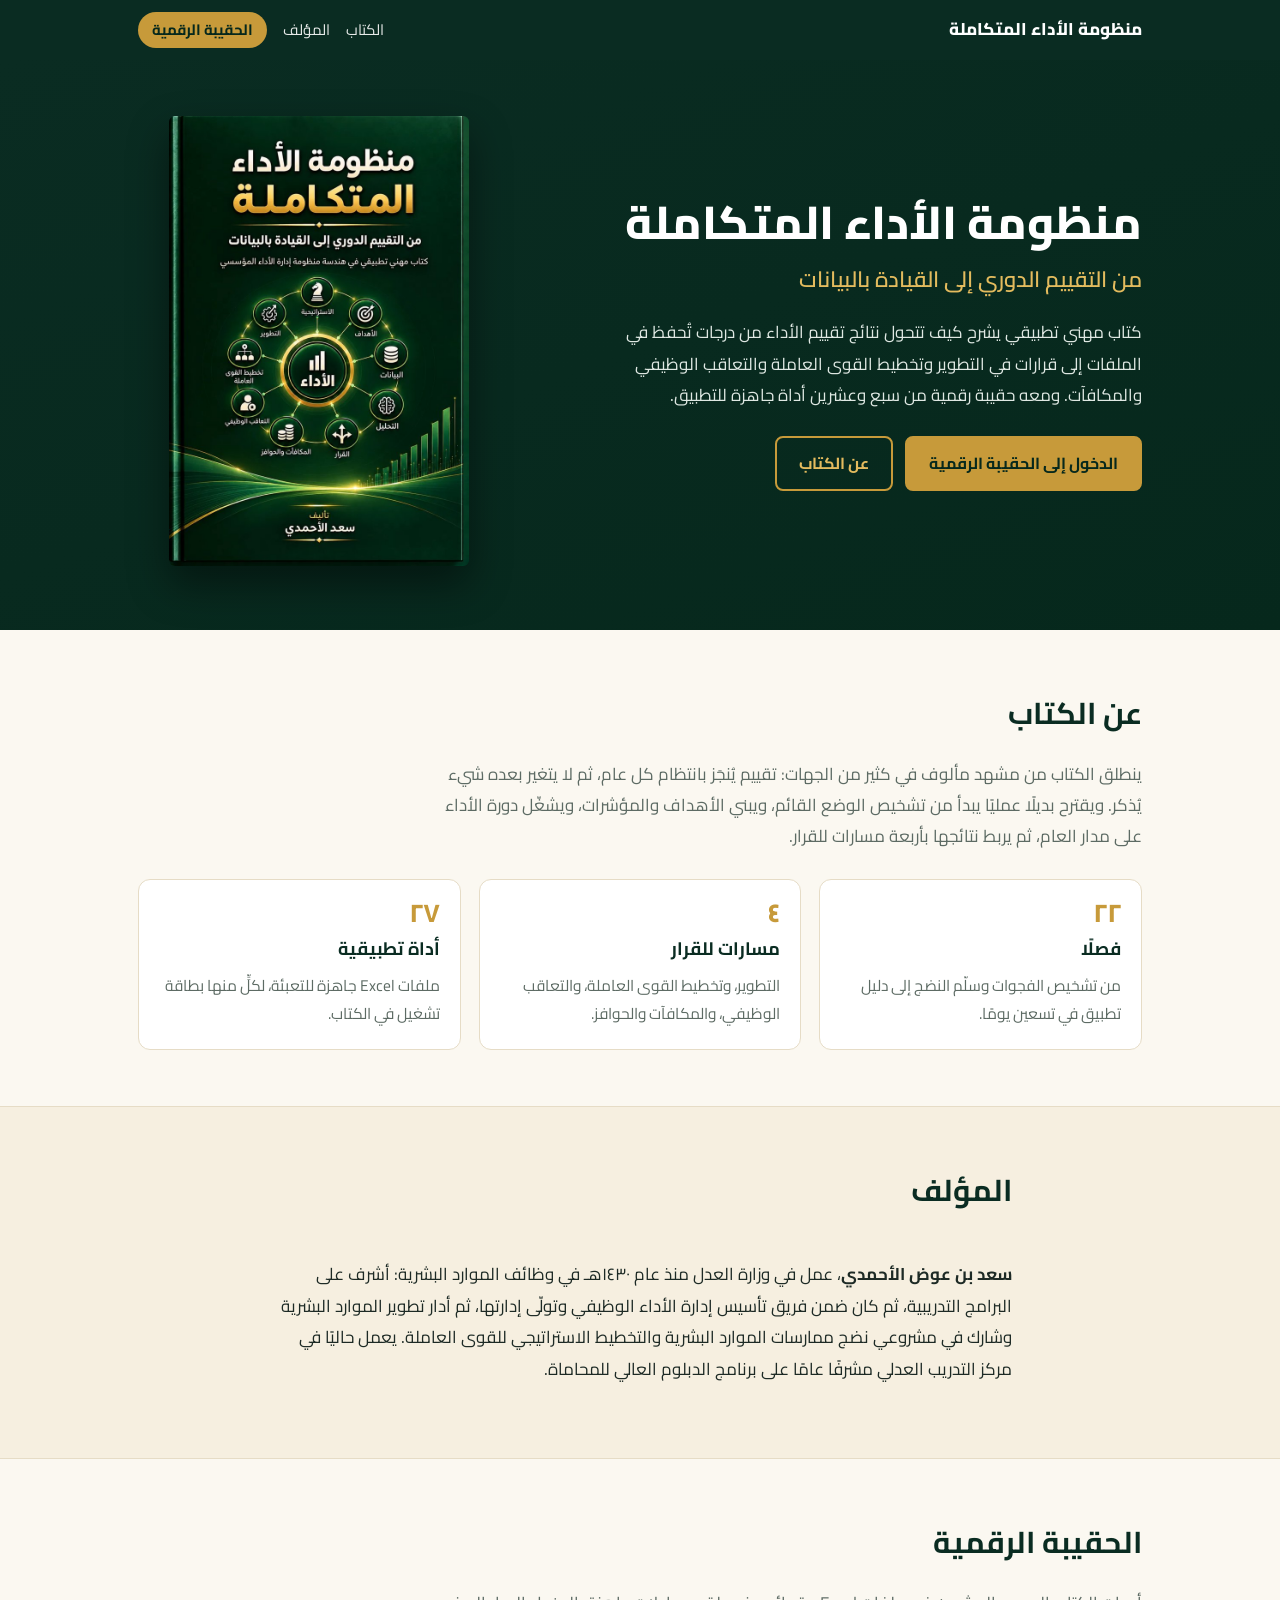
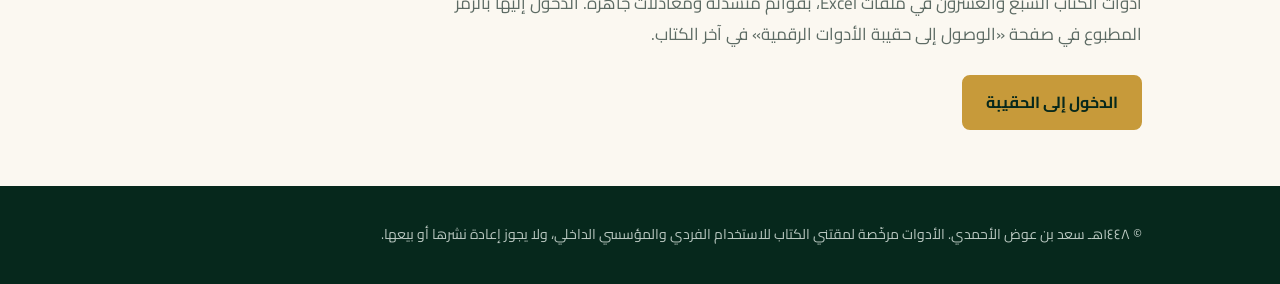
==== index.html @ 76331a2c "Add files via upload" ====
<!doctype html>
<html lang="ar" dir="rtl">
<head>
<meta charset="utf-8">
<meta name="viewport" content="width=device-width,initial-scale=1">
<title>منظومة الأداء المتكاملة — سعد الأحمدي</title>
<meta name="description" content="كتاب مهني تطبيقي في بناء منظومة إدارة الأداء وربطها بالقرار، مع حقيبة رقمية من ٢٧ أداة.">
<link rel="preconnect" href="https://fonts.googleapis.com">
<link rel="preconnect" href="https://fonts.gstatic.com" crossorigin>
<link href="https://fonts.googleapis.com/css2?family=Cairo:wght@400;600;700;800&display=swap" rel="stylesheet">
<link rel="stylesheet" href="assets/style.css">
<link rel="icon" href="assets/cover.jpg">
</head>
<body>
<header class="top"><div class="wrap bar">
<a class="brand" href="">منظومة الأداء المتكاملة</a>
<nav><a href="#book">الكتاب</a><a href="#author">المؤلف</a><a href="toolkit/" class="pill">الحقيبة الرقمية</a></nav>
</div></header>
<section class="hero"><div class="wrap">
<div>
<h1>منظومة الأداء المتكاملة</h1>
<p class="sub">من التقييم الدوري إلى القيادة بالبيانات</p>
<p>كتاب مهني تطبيقي يشرح كيف تتحول نتائج تقييم الأداء من درجات تُحفظ في الملفات إلى قرارات في التطوير وتخطيط القوى العاملة والتعاقب الوظيفي والمكافآت. ومعه حقيبة رقمية من سبع وعشرين أداة جاهزة للتطبيق.</p>
<div class="btns"><a class="btn solid" href="toolkit/">الدخول إلى الحقيبة الرقمية</a><a class="btn ghost" href="#book">عن الكتاب</a></div>
</div>
<img class="cover" src="assets/cover.jpg" alt="غلاف كتاب منظومة الأداء المتكاملة">
</div></section>

<section id="book"><div class="wrap">
<h2>عن الكتاب</h2>
<p class="lead">ينطلق الكتاب من مشهد مألوف في كثير من الجهات: تقييم يُنجَز بانتظام كل عام، ثم لا يتغير بعده شيء يُذكر. ويقترح بديلًا عمليًا يبدأ من تشخيص الوضع القائم، ويبني الأهداف والمؤشرات، ويشغّل دورة الأداء على مدار العام، ثم يربط نتائجها بأربعة مسارات للقرار.</p>
<div class="grid3">
<div class="card"><span class="num">٢٢</span><h3>فصلًا</h3><p>من تشخيص الفجوات وسلّم النضج إلى دليل تطبيق في تسعين يومًا.</p></div>
<div class="card"><span class="num">٤</span><h3>مسارات للقرار</h3><p>التطوير، وتخطيط القوى العاملة، والتعاقب الوظيفي، والمكافآت والحوافز.</p></div>
<div class="card"><span class="num">٢٧</span><h3>أداة تطبيقية</h3><p>ملفات Excel جاهزة للتعبئة، لكلٍّ منها بطاقة تشغيل في الكتاب.</p></div>
</div>
</div></section>

<section class="alt" id="author"><div class="wrap author">
<h2>المؤلف</h2>
<p><strong>سعد بن عوض الأحمدي</strong>، عمل في وزارة العدل منذ عام ١٤٣٠هـ في وظائف الموارد البشرية: أشرف على البرامج التدريبية، ثم كان ضمن فريق تأسيس إدارة الأداء الوظيفي وتولّى إدارتها، ثم أدار تطوير الموارد البشرية وشارك في مشروعي نضج ممارسات الموارد البشرية والتخطيط الاستراتيجي للقوى العاملة. يعمل حاليًا في مركز التدريب العدلي مشرفًا عامًا على برنامج الدبلوم العالي للمحاماة.</p>
</div></section>

<section><div class="wrap">
<h2>الحقيبة الرقمية</h2>
<p class="lead">أدوات الكتاب السبع والعشرون في ملفات Excel، بقوائم منسدلة ومعادلات جاهزة. الدخول إليها بالرمز المطبوع في صفحة «الوصول إلى حقيبة الأدوات الرقمية» في آخر الكتاب.</p>
<div class="btns"><a class="btn solid" href="toolkit/">الدخول إلى الحقيبة</a></div>
</div></section>
<footer class="foot"><div class="wrap">
<p>© ١٤٤٨هـ سعد بن عوض الأحمدي. الأدوات مرخّصة لمقتني الكتاب للاستخدام الفردي والمؤسسي الداخلي، ولا يجوز إعادة نشرها أو بيعها.</p>
</div></footer>
</body></html>
---- assets/style.css ----
:root{--ink:#0a2c22;--ink2:#06281c;--gold:#c79a3a;--gold2:#e3bb5e;--cream:#f6efe0;--paper:#fbf8f1;--line:#e6dcc6;--muted:#5d6b64}
*{box-sizing:border-box}html{scroll-behavior:smooth}
body{margin:0;font-family:Cairo,"Segoe UI",Tahoma,sans-serif;background:var(--paper);color:#1d2a25;line-height:1.85;font-size:17px}
a{color:inherit}
.wrap{max-width:1040px;margin:0 auto;padding:0 18px}
.top{background:var(--ink);color:#fff;position:sticky;top:0;z-index:5}
.bar{display:flex;align-items:center;justify-content:space-between;gap:12px;min-height:60px;flex-wrap:wrap}
.brand{font-weight:800;text-decoration:none;font-size:17px}
nav{display:flex;gap:16px;align-items:center;font-size:15px}
nav a{text-decoration:none;opacity:.9}
.pill{background:var(--gold);color:var(--ink2)!important;padding:4px 14px;border-radius:999px;font-weight:700;opacity:1!important}
.hero{background:linear-gradient(160deg,var(--ink) 0%,var(--ink2) 100%);color:#fff;padding:56px 0 64px}
.hero .wrap{display:grid;grid-template-columns:1.25fr .75fr;gap:40px;align-items:center}
.hero h1{font-size:clamp(30px,5vw,46px);line-height:1.35;margin:0 0 6px;font-weight:800}
.hero .sub{color:var(--gold2);font-size:clamp(18px,2.6vw,22px);font-weight:600;margin:0 0 18px}
.hero p{color:#dfe8e3;max-width:560px}
.cover{width:100%;max-width:300px;justify-self:center;border-radius:6px;box-shadow:0 18px 40px rgba(0,0,0,.45)}
.btns{display:flex;gap:12px;flex-wrap:wrap;margin-top:24px}
.btn{display:inline-block;padding:11px 22px;border-radius:8px;font-weight:700;text-decoration:none;border:2px solid var(--gold);font-size:16px;cursor:pointer;font-family:inherit}
.btn.solid{background:var(--gold);color:var(--ink2)}
.btn.ghost{color:var(--gold2);background:transparent}
section{padding:56px 0}
h2{font-size:clamp(24px,3.4vw,30px);color:var(--ink);margin:0 0 14px}
.lead{color:var(--muted);max-width:720px}
.grid3{display:grid;grid-template-columns:repeat(3,1fr);gap:18px;margin-top:26px}
.card{background:#fff;border:1px solid var(--line);border-radius:12px;padding:20px}
.card h3{margin:0 0 6px;font-size:18px;color:var(--ink)}
.card p{margin:0;color:var(--muted);font-size:15.5px}
.num{display:inline-block;color:var(--gold);font-weight:800;font-size:26px;line-height:1}
.alt{background:var(--cream);border-top:1px solid var(--line);border-bottom:1px solid var(--line)}
.author{display:grid;grid-template-columns:1fr;gap:10px;max-width:780px}
.foot{background:var(--ink2);color:#b9c7c0;font-size:14px;padding:22px 0}
.gate{max-width:520px;margin:40px auto;background:#fff;border:1px solid var(--line);border-radius:14px;padding:28px;text-align:center}
.gate input{width:100%;padding:12px 14px;font-size:18px;border:2px solid var(--line);border-radius:8px;text-align:center;font-family:inherit;letter-spacing:1px;margin:14px 0 10px;direction:ltr}
.gate input:focus{outline:none;border-color:var(--gold)}
.err{color:#a3312a;min-height:26px;font-size:15px}
.hidden{display:none!important}
.tools-head{display:flex;justify-content:space-between;align-items:flex-end;gap:16px;flex-wrap:wrap;margin-bottom:10px}
.filters{display:flex;gap:8px;flex-wrap:wrap;margin:18px 0 24px}
.chip{border:1px solid var(--line);background:#fff;border-radius:999px;padding:5px 14px;font-family:inherit;font-size:14.5px;cursor:pointer;color:var(--ink)}
.chip.on{background:var(--ink);color:#fff;border-color:var(--ink)}
.search{flex:1;min-width:220px;max-width:340px;padding:9px 12px;border:1px solid var(--line);border-radius:8px;font-family:inherit;font-size:15px}
.tool{display:grid;grid-template-columns:64px 1fr auto;gap:14px;align-items:center;background:#fff;border:1px solid var(--line);border-radius:12px;padding:14px 16px;margin-bottom:10px}
.tool .no{font-weight:800;color:var(--gold);font-size:22px;text-align:center;line-height:1.1}
.tool .no small{display:block;font-size:11.5px;color:var(--muted);font-weight:600;direction:ltr}
.tool h3{margin:0;font-size:17px;color:var(--ink)}
.tool p{margin:2px 0 0;font-size:14.5px;color:var(--muted)}
.dl{background:var(--ink);color:#fff;text-decoration:none;border-radius:8px;padding:8px 14px;font-size:14.5px;font-weight:700;white-space:nowrap}
.dl:hover{background:var(--ink2)}
.note{font-size:14.5px;color:var(--muted);background:var(--cream);border-right:4px solid var(--gold);padding:12px 16px;border-radius:6px;margin:18px 0}
@media (max-width:760px){
 .hero .wrap{grid-template-columns:1fr}.cover{max-width:220px;order:-1}
 .grid3{grid-template-columns:1fr}
 .tool{grid-template-columns:48px 1fr}.tool .dl{grid-column:1/-1;text-align:center}
 nav a:not(.pill){display:none}
}
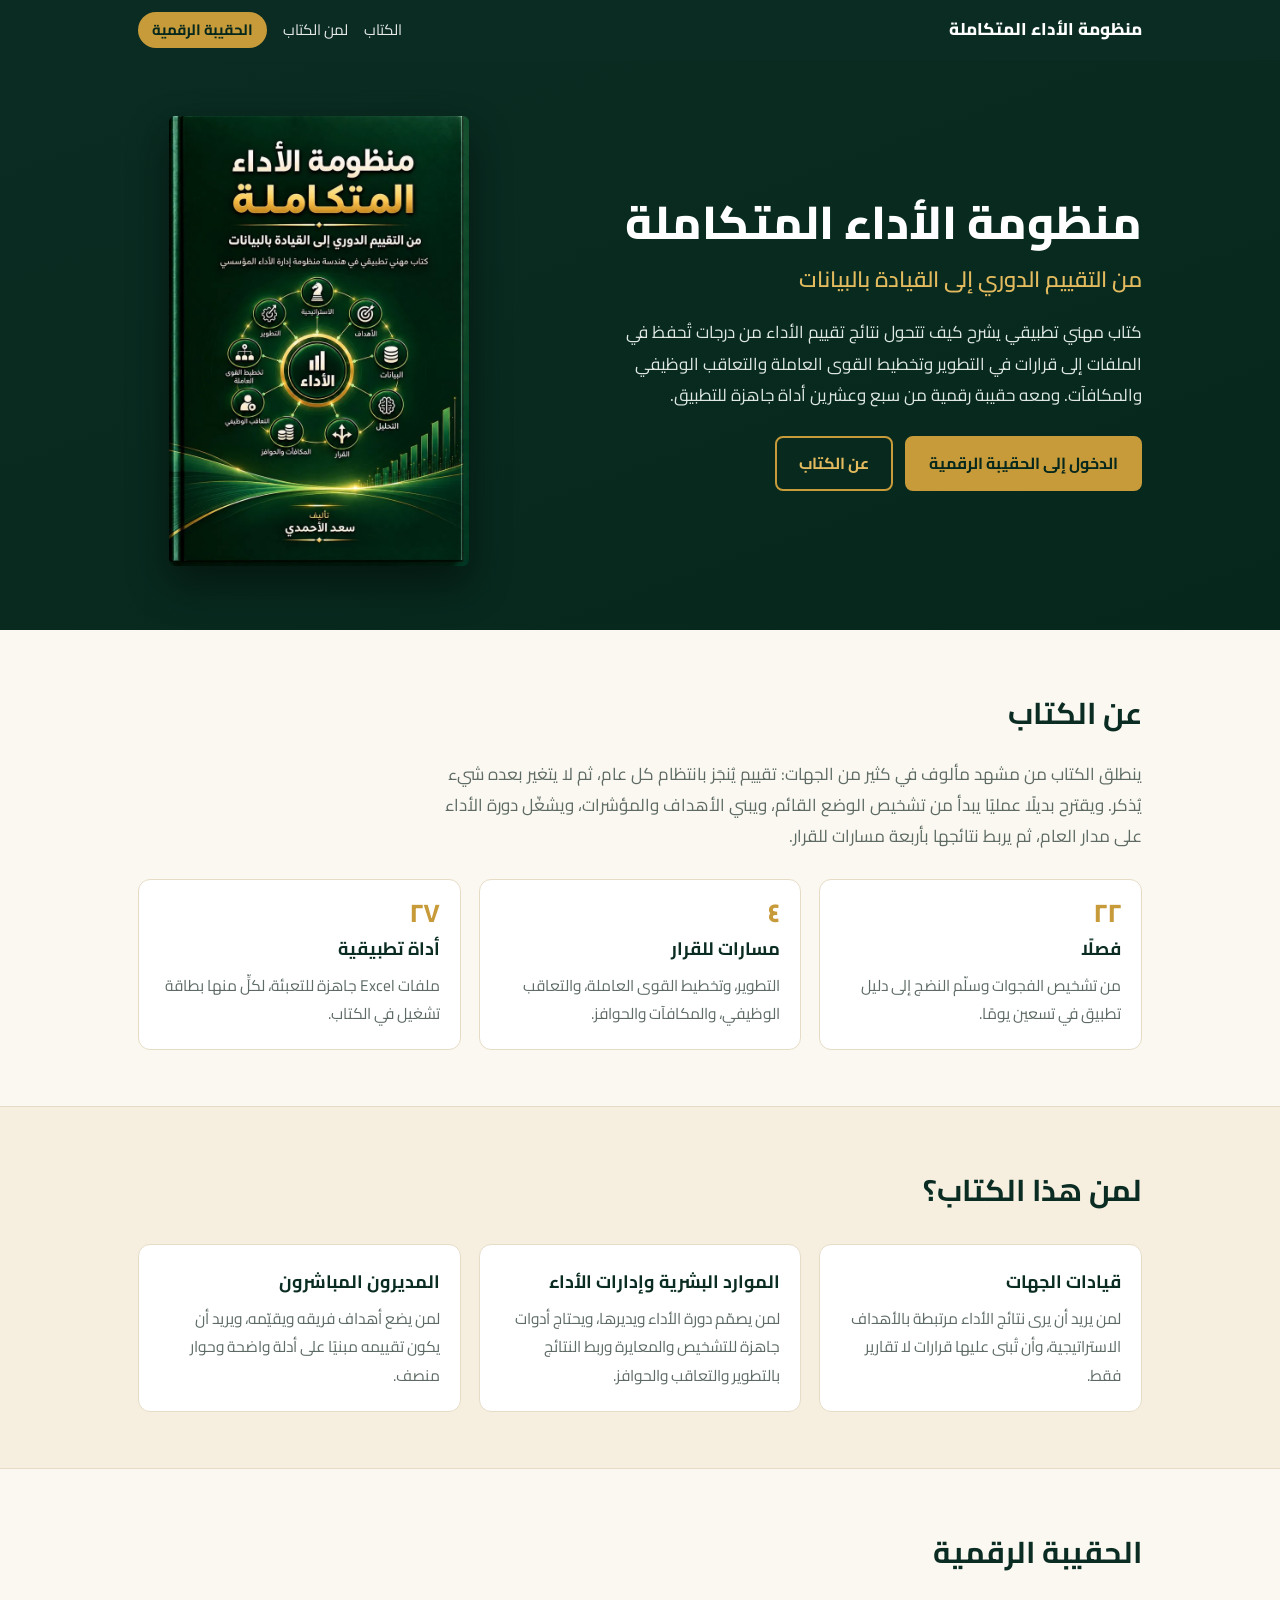
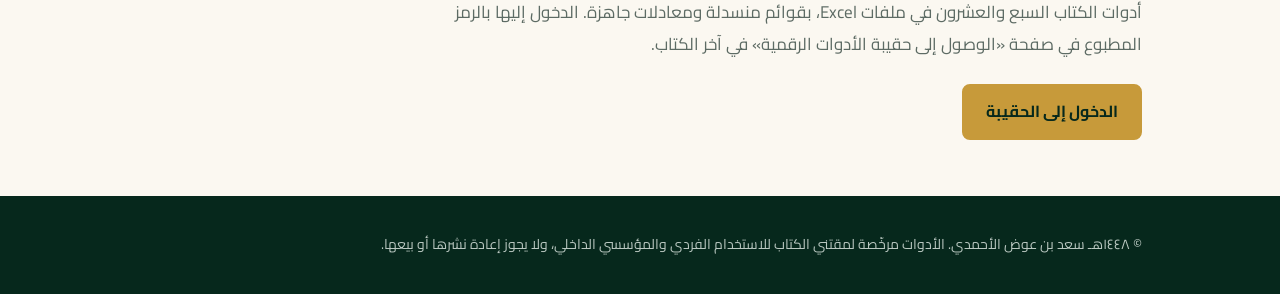
==== commit 9f124dde: "Add files via upload" ====
--- a/index.html
+++ b/index.html
@@ -14,7 +14,7 @@
 <body>
 <header class="top"><div class="wrap bar">
 <a class="brand" href="">منظومة الأداء المتكاملة</a>
-<nav><a href="#book">الكتاب</a><a href="#author">المؤلف</a><a href="toolkit/" class="pill">الحقيبة الرقمية</a></nav>
+<nav><a href="#book">الكتاب</a><a href="#audience">لمن الكتاب</a><a href="toolkit/" class="pill">الحقيبة الرقمية</a></nav>
 </div></header>
 <section class="hero"><div class="wrap">
 <div>
@@ -36,10 +36,16 @@
 </div>
 </div></section>
 
-<section class="alt" id="author"><div class="wrap author">
-<h2>المؤلف</h2>
-<p><strong>سعد بن عوض الأحمدي</strong>، عمل في وزارة العدل منذ عام ١٤٣٠هـ في وظائف الموارد البشرية: أشرف على البرامج التدريبية، ثم كان ضمن فريق تأسيس إدارة الأداء الوظيفي وتولّى إدارتها، ثم أدار تطوير الموارد البشرية وشارك في مشروعي نضج ممارسات الموارد البشرية والتخطيط الاستراتيجي للقوى العاملة. يعمل حاليًا في مركز التدريب العدلي مشرفًا عامًا على برنامج الدبلوم العالي للمحاماة.</p>
-</div></section>
+<section class="alt" id="audience">
+<div class="wrap">
+<h2>لمن هذا الكتاب؟</h2>
+<div class="grid3">
+<div class="card"><h3>قيادات الجهات</h3><p>لمن يريد أن يرى نتائج الأداء مرتبطة بالأهداف الاستراتيجية، وأن تُبنى عليها قرارات لا تقارير فقط.</p></div>
+<div class="card"><h3>الموارد البشرية وإدارات الأداء</h3><p>لمن يصمّم دورة الأداء ويديرها، ويحتاج أدوات جاهزة للتشخيص والمعايرة وربط النتائج بالتطوير والتعاقب والحوافز.</p></div>
+<div class="card"><h3>المديرون المباشرون</h3><p>لمن يضع أهداف فريقه ويقيّمه، ويريد أن يكون تقييمه مبنيًا على أدلة واضحة وحوار منصف.</p></div>
+</div>
+</div>
+</section>
 
 <section><div class="wrap">
 <h2>الحقيبة الرقمية</h2>
